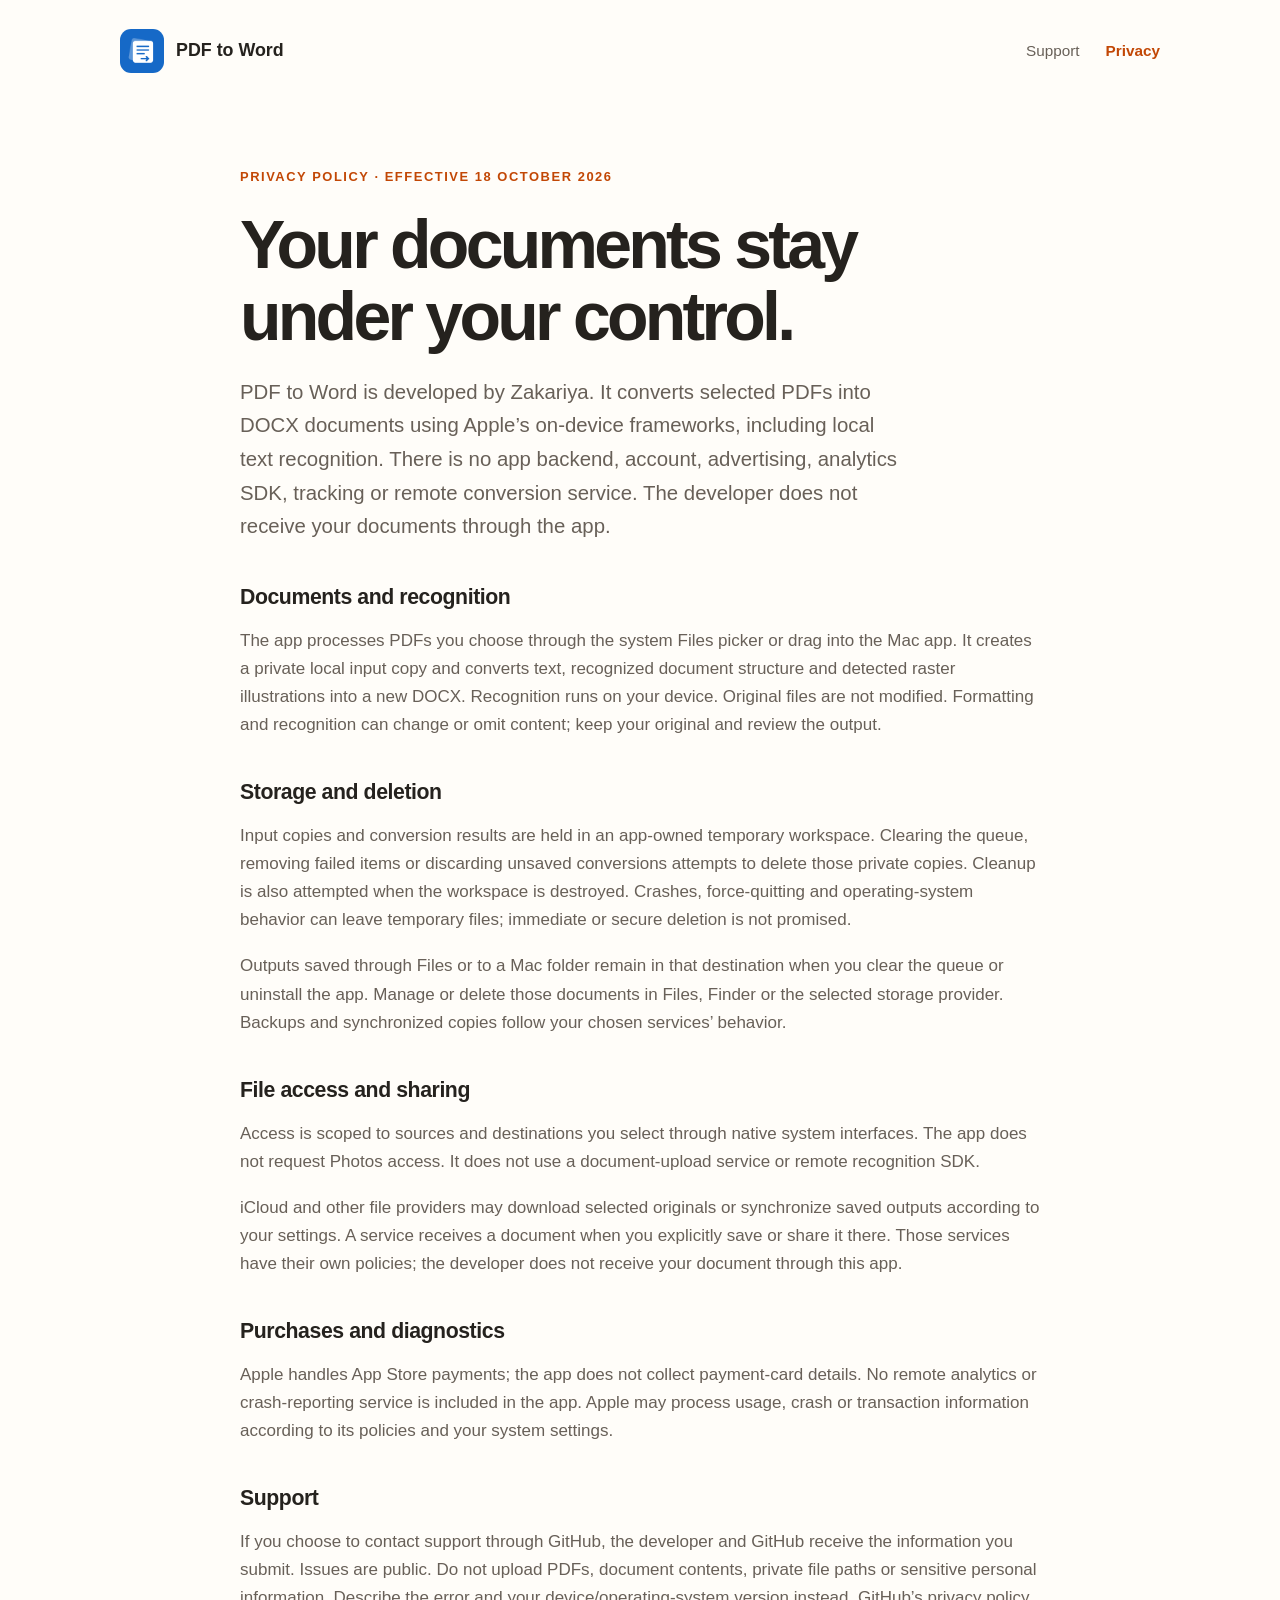
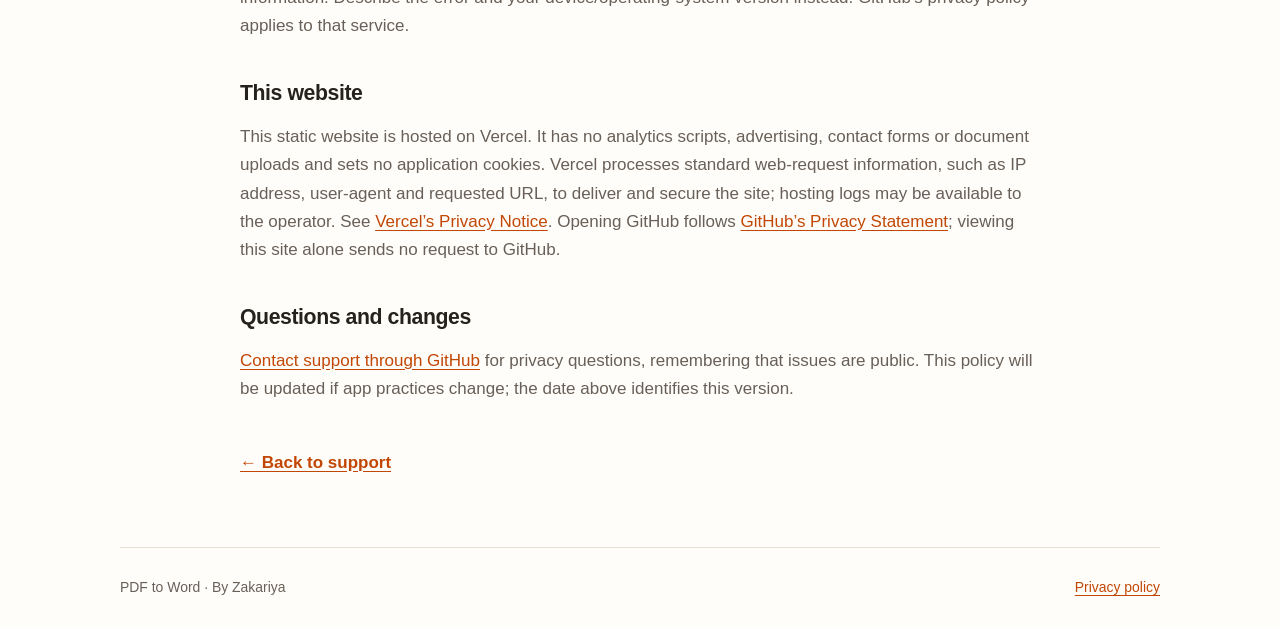
==== pdf-to-word/privacy.html @ 5b6db944 "Add PDF to Word support and privacy pages" ====
<!doctype html>
<html lang="en">
<head>
  <meta charset="utf-8">
  <meta name="viewport" content="width=device-width, initial-scale=1">
  <meta name="description" content="PDF to Word privacy: local document processing, on-device recognition, selected file access and temporary storage.">
  <title>PDF to Word — Privacy policy</title>
  <link rel="icon" href="/assets/pdf-app-icon.png">
  <link rel="stylesheet" href="/styles.css">
</head>
<body>
  <a class="skip" href="#main">Skip to content</a>
  <header class="site-header wrap">
    <a class="brand" href="/pdf-to-word"><img src="/assets/pdf-app-icon.png" width="44" height="44" alt=""><span>PDF to Word</span></a>
    <nav aria-label="Main navigation"><a href="/pdf-to-word">Support</a><a href="/pdf-to-word/privacy" aria-current="page">Privacy</a></nav>
  </header>
  <main id="main" class="wrap policy">
    <div class="eyebrow">Privacy policy · Effective 18 October 2026</div>
    <h1>Your documents stay<br>under your control.</h1>
    <p class="intro">PDF to Word is developed by Zakariya. It converts selected PDFs into DOCX documents using Apple’s on-device frameworks, including local text recognition. There is no app backend, account, advertising, analytics SDK, tracking or remote conversion service. The developer does not receive your documents through the app.</p>
    <section><h2>Documents and recognition</h2><p>The app processes PDFs you choose through the system Files picker or drag into the Mac app. It creates a private local input copy and converts text, recognized document structure and detected raster illustrations into a new DOCX. Recognition runs on your device. Original files are not modified. Formatting and recognition can change or omit content; keep your original and review the output.</p></section>
    <section><h2>Storage and deletion</h2><p>Input copies and conversion results are held in an app-owned temporary workspace. Clearing the queue, removing failed items or discarding unsaved conversions attempts to delete those private copies. Cleanup is also attempted when the workspace is destroyed. Crashes, force-quitting and operating-system behavior can leave temporary files; immediate or secure deletion is not promised.</p><p>Outputs saved through Files or to a Mac folder remain in that destination when you clear the queue or uninstall the app. Manage or delete those documents in Files, Finder or the selected storage provider. Backups and synchronized copies follow your chosen services’ behavior.</p></section>
    <section><h2>File access and sharing</h2><p>Access is scoped to sources and destinations you select through native system interfaces. The app does not request Photos access. It does not use a document-upload service or remote recognition SDK.</p><p>iCloud and other file providers may download selected originals or synchronize saved outputs according to your settings. A service receives a document when you explicitly save or share it there. Those services have their own policies; the developer does not receive your document through this app.</p></section>
    <section><h2>Purchases and diagnostics</h2><p>Apple handles App Store payments; the app does not collect payment-card details. No remote analytics or crash-reporting service is included in the app. Apple may process usage, crash or transaction information according to its policies and your system settings.</p></section>
    <section><h2>Support</h2><p>If you choose to contact support through GitHub, the developer and GitHub receive the information you submit. Issues are public. Do not upload PDFs, document contents, private file paths or sensitive personal information. Describe the error and your device/operating-system version instead. GitHub’s privacy policy applies to that service.</p></section>
    <section><h2>This website</h2><p>This static website is hosted on Vercel. It has no analytics scripts, advertising, contact forms or document uploads and sets no application cookies. Vercel processes standard web-request information, such as IP address, user-agent and requested URL, to deliver and secure the site; hosting logs may be available to the operator. See <a href="https://vercel.com/legal/privacy-notice">Vercel’s Privacy Notice</a>. Opening GitHub follows <a href="https://docs.github.com/en/site-policy/privacy-policies/github-general-privacy-statement">GitHub’s Privacy Statement</a>; viewing this site alone sends no request to GitHub.</p></section>
    <section><h2>Questions and changes</h2><p><a href="https://github.com/Zakariya1057/heic-to-jpg-support/issues/new">Contact support through GitHub</a> for privacy questions, remembering that issues are public. This policy will be updated if app practices change; the date above identifies this version.</p></section>
    <a class="text-link" href="/pdf-to-word">← Back to support</a>
  </main>
  <footer class="wrap"><p>PDF to Word · By Zakariya</p><a href="/pdf-to-word/privacy">Privacy policy</a></footer>
</body>
</html>
---- styles.css ----
:root{color-scheme:light;--ink:#25221e;--muted:#686058;--orange:#c24705;--paper:#fffdf9;--line:#e9e0d5;--tint:#fff3e5;font-family:-apple-system,BlinkMacSystemFont,"Segoe UI",sans-serif;font-size:17px;line-height:1.65;color:var(--ink);background:var(--paper)}
*{box-sizing:border-box}body{margin:0}a{color:var(--orange);text-underline-offset:.2em}a:hover{text-decoration-thickness:2px}a:focus-visible,summary:focus-visible{outline:3px solid var(--orange);outline-offset:5px;border-radius:4px}.wrap{width:min(100% - 48px,1040px);margin-inline:auto}.site-header{display:flex;align-items:center;justify-content:space-between;gap:24px;padding-block:28px}.brand{display:flex;gap:12px;align-items:center;font-size:1.05rem;font-weight:700;text-decoration:none;color:var(--ink)}.brand img{border-radius:11px}nav{display:flex;gap:26px}nav a{font-size:.9rem;color:var(--muted);padding-block:10px;text-decoration:none}nav [aria-current]{color:var(--orange);font-weight:650}.skip{position:absolute;top:8px;left:8px;transform:translateY(-160%);background:white;padding:12px;z-index:2}.skip:focus{transform:none}.hero{padding:68px 0 55px;max-width:750px}.eyebrow{color:var(--orange);font-size:.76rem;font-weight:750;letter-spacing:.12em;text-transform:uppercase}h1{font-size:clamp(2.8rem,7vw,4.6rem);line-height:1.06;letter-spacing:-.055em;margin:20px 0 24px;font-weight:750}p{margin:0 0 18px}.intro{font-size:1.2rem;line-height:1.65;color:var(--muted);max-width:660px}.button{display:inline-flex;gap:24px;align-items:center;justify-content:space-between;min-height:48px;padding:12px 23px;border-radius:12px;background:var(--orange);color:white;text-decoration:none;font-weight:650;white-space:nowrap}.button:hover{background:#a83d04;text-decoration:none}.hero .button{margin-top:10px}.note{font-size:.86rem;color:var(--muted);max-width:590px}.hero .note{margin-top:22px}.steps{display:grid;grid-template-columns:repeat(3,1fr);gap:26px;padding:32px;border:1px solid var(--line);border-radius:24px;background:#fff}.step{display:grid;place-items:center;width:34px;height:34px;border-radius:11px;background:var(--tint);color:var(--orange);font-weight:750}.steps h2{font-size:1.05rem;margin:14px 0 8px}.steps p{font-size:.91rem;color:var(--muted);margin:0}.section{padding-top:76px;scroll-margin-top:24px}.section-heading h2,.contact h2{font-size:2rem;line-height:1.2;letter-spacing:-.035em;margin:12px 0 30px}.faq{border-top:1px solid var(--line)}details{border-bottom:1px solid var(--line);padding:0 3px}summary{cursor:pointer;padding:22px 0;font-size:1.02rem;font-weight:650}details p{max-width:800px;color:var(--muted);padding:0 0 10px}.contact{display:flex;align-items:center;gap:45px;justify-content:space-between;padding:38px;background:var(--tint);border-radius:24px;margin-top:70px}.contact h2{margin-bottom:15px}.contact p{max-width:600px}.contact .note{margin-bottom:0}.contact .button{flex-shrink:0}footer{display:flex;align-items:center;justify-content:space-between;gap:20px;border-top:1px solid var(--line);margin-top:70px!important;padding-block:28px;color:var(--muted);font-size:.82rem}footer p{margin:0}.policy{max-width:800px;padding-top:65px}.policy h1{font-size:clamp(2.7rem,6vw,4rem)}.policy section{margin-top:36px}.policy h2{font-size:1.25rem;letter-spacing:-.02em;margin:0 0 12px}.policy section p{color:var(--muted)}.text-link{display:inline-block;margin-top:28px;font-weight:600}
@media(max-width:720px){.hero{padding-top:42px}.steps{grid-template-columns:1fr;padding:25px;gap:28px}.contact{display:block;padding:25px}.contact .button{margin-top:24px}.section{padding-top:55px}.contact.section{padding-top:25px}.policy{padding-top:40px}}
@media(max-width:420px){.wrap{width:calc(100% - 32px)}.site-header{gap:14px;padding-block:20px}.brand{font-size:.93rem;gap:8px}.brand img{width:36px;height:36px}nav{gap:14px}nav a{font-size:.83rem}h1{font-size:2.8rem}footer{align-items:flex-start;flex-direction:column;gap:8px}}
@media(prefers-reduced-motion:no-preference){html{scroll-behavior:smooth}}
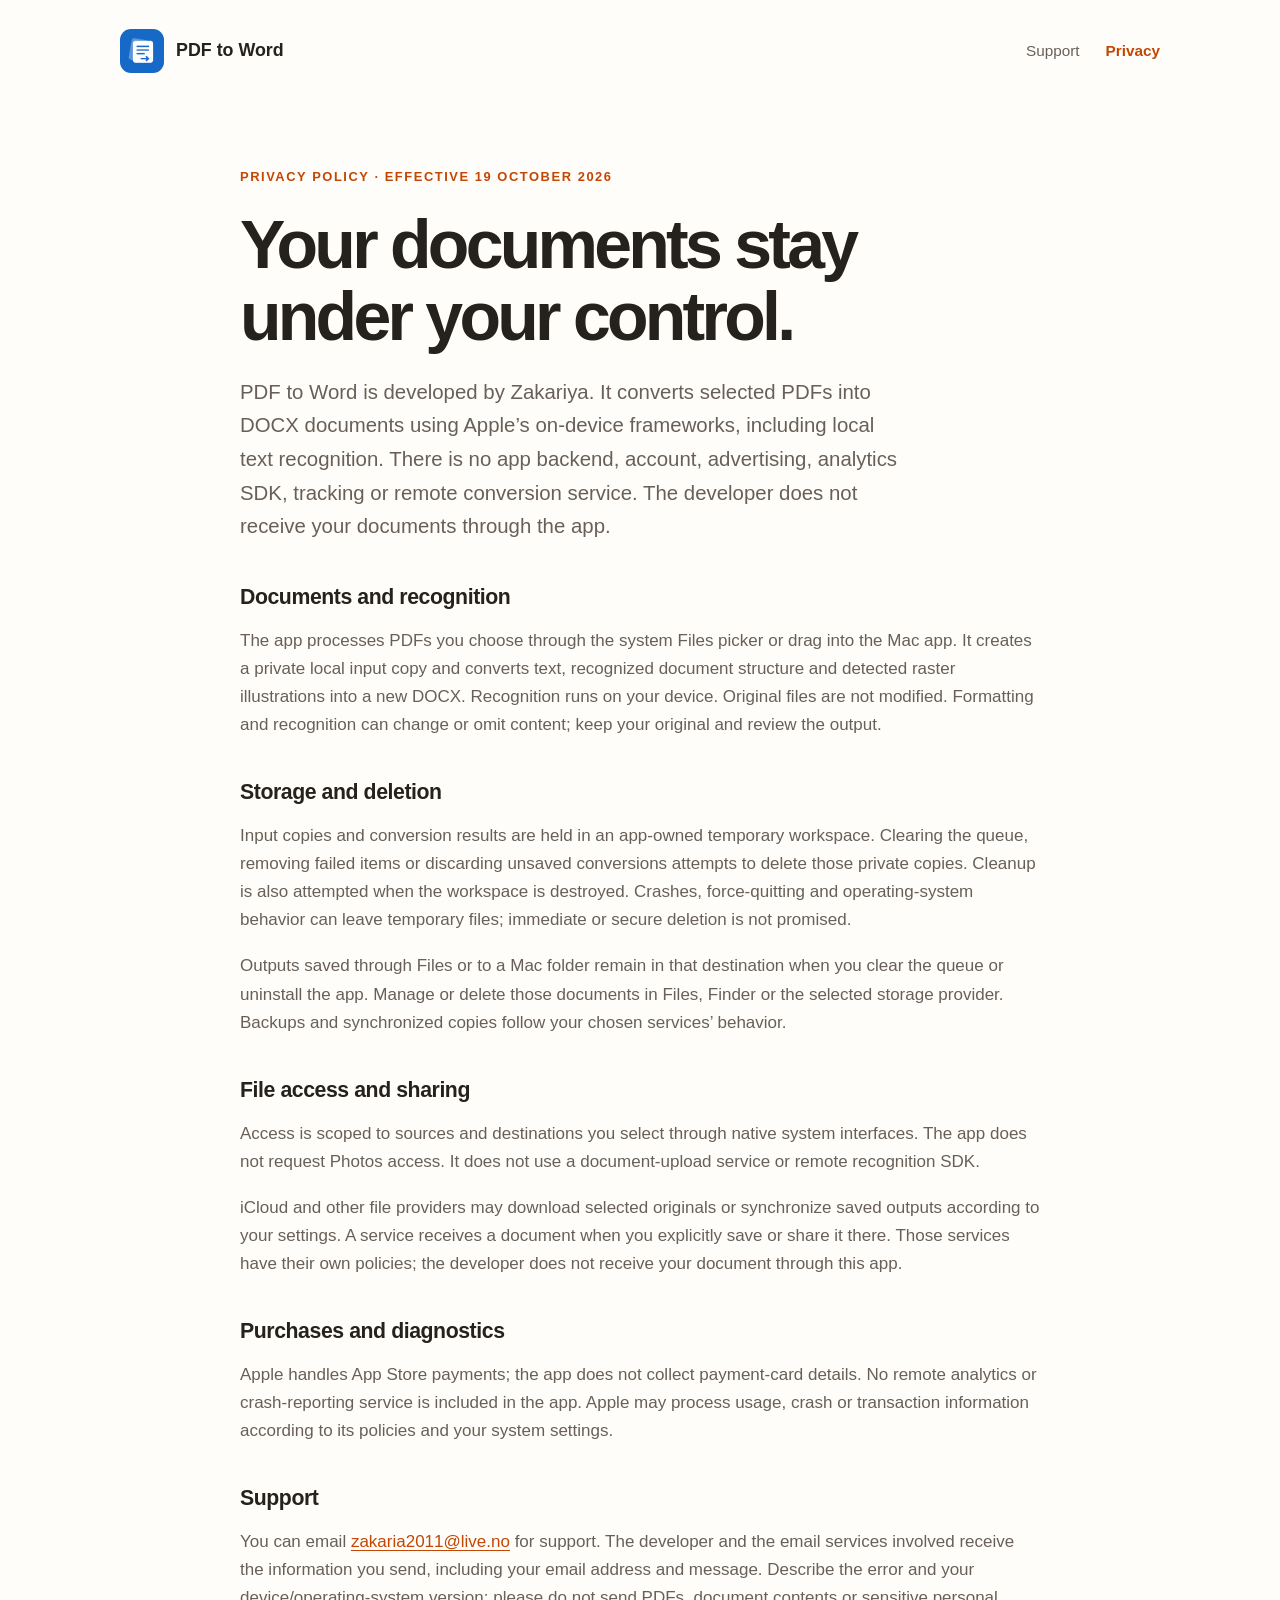
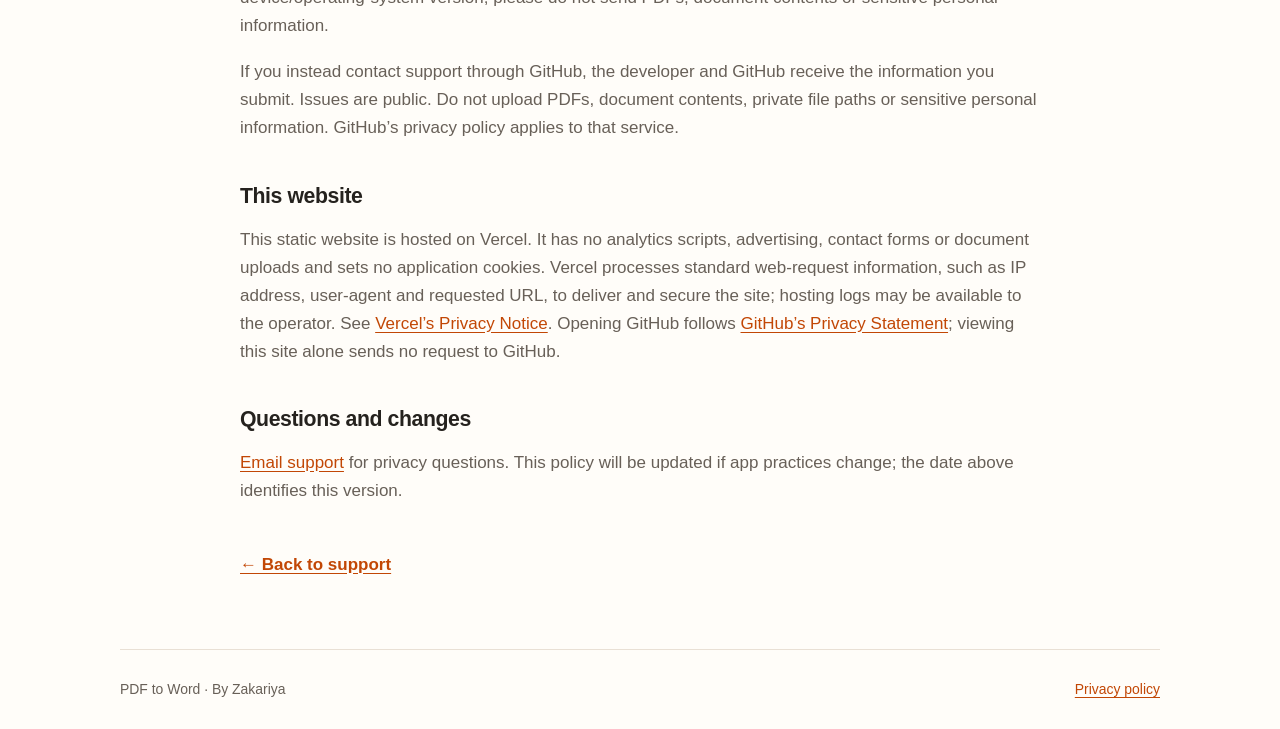
==== commit 91e1ff40: "Add email support for PDF to Word" ====
--- a/pdf-to-word/privacy.html
+++ b/pdf-to-word/privacy.html
@@ -15,16 +15,16 @@
     <nav aria-label="Main navigation"><a href="/pdf-to-word">Support</a><a href="/pdf-to-word/privacy" aria-current="page">Privacy</a></nav>
   </header>
   <main id="main" class="wrap policy">
-    <div class="eyebrow">Privacy policy · Effective 18 October 2026</div>
+    <div class="eyebrow">Privacy policy · Effective 19 October 2026</div>
     <h1>Your documents stay<br>under your control.</h1>
     <p class="intro">PDF to Word is developed by Zakariya. It converts selected PDFs into DOCX documents using Apple’s on-device frameworks, including local text recognition. There is no app backend, account, advertising, analytics SDK, tracking or remote conversion service. The developer does not receive your documents through the app.</p>
     <section><h2>Documents and recognition</h2><p>The app processes PDFs you choose through the system Files picker or drag into the Mac app. It creates a private local input copy and converts text, recognized document structure and detected raster illustrations into a new DOCX. Recognition runs on your device. Original files are not modified. Formatting and recognition can change or omit content; keep your original and review the output.</p></section>
     <section><h2>Storage and deletion</h2><p>Input copies and conversion results are held in an app-owned temporary workspace. Clearing the queue, removing failed items or discarding unsaved conversions attempts to delete those private copies. Cleanup is also attempted when the workspace is destroyed. Crashes, force-quitting and operating-system behavior can leave temporary files; immediate or secure deletion is not promised.</p><p>Outputs saved through Files or to a Mac folder remain in that destination when you clear the queue or uninstall the app. Manage or delete those documents in Files, Finder or the selected storage provider. Backups and synchronized copies follow your chosen services’ behavior.</p></section>
     <section><h2>File access and sharing</h2><p>Access is scoped to sources and destinations you select through native system interfaces. The app does not request Photos access. It does not use a document-upload service or remote recognition SDK.</p><p>iCloud and other file providers may download selected originals or synchronize saved outputs according to your settings. A service receives a document when you explicitly save or share it there. Those services have their own policies; the developer does not receive your document through this app.</p></section>
     <section><h2>Purchases and diagnostics</h2><p>Apple handles App Store payments; the app does not collect payment-card details. No remote analytics or crash-reporting service is included in the app. Apple may process usage, crash or transaction information according to its policies and your system settings.</p></section>
-    <section><h2>Support</h2><p>If you choose to contact support through GitHub, the developer and GitHub receive the information you submit. Issues are public. Do not upload PDFs, document contents, private file paths or sensitive personal information. Describe the error and your device/operating-system version instead. GitHub’s privacy policy applies to that service.</p></section>
+    <section><h2>Support</h2><p>You can email <a href="mailto:zakaria2011@live.no">zakaria2011@live.no</a> for support. The developer and the email services involved receive the information you send, including your email address and message. Describe the error and your device/operating-system version; please do not send PDFs, document contents or sensitive personal information.</p><p>If you instead contact support through GitHub, the developer and GitHub receive the information you submit. Issues are public. Do not upload PDFs, document contents, private file paths or sensitive personal information. GitHub’s privacy policy applies to that service.</p></section>
     <section><h2>This website</h2><p>This static website is hosted on Vercel. It has no analytics scripts, advertising, contact forms or document uploads and sets no application cookies. Vercel processes standard web-request information, such as IP address, user-agent and requested URL, to deliver and secure the site; hosting logs may be available to the operator. See <a href="https://vercel.com/legal/privacy-notice">Vercel’s Privacy Notice</a>. Opening GitHub follows <a href="https://docs.github.com/en/site-policy/privacy-policies/github-general-privacy-statement">GitHub’s Privacy Statement</a>; viewing this site alone sends no request to GitHub.</p></section>
-    <section><h2>Questions and changes</h2><p><a href="https://github.com/Zakariya1057/heic-to-jpg-support/issues/new">Contact support through GitHub</a> for privacy questions, remembering that issues are public. This policy will be updated if app practices change; the date above identifies this version.</p></section>
+    <section><h2>Questions and changes</h2><p><a href="mailto:zakaria2011@live.no">Email support</a> for privacy questions. This policy will be updated if app practices change; the date above identifies this version.</p></section>
     <a class="text-link" href="/pdf-to-word">← Back to support</a>
   </main>
   <footer class="wrap"><p>PDF to Word · By Zakariya</p><a href="/pdf-to-word/privacy">Privacy policy</a></footer>
